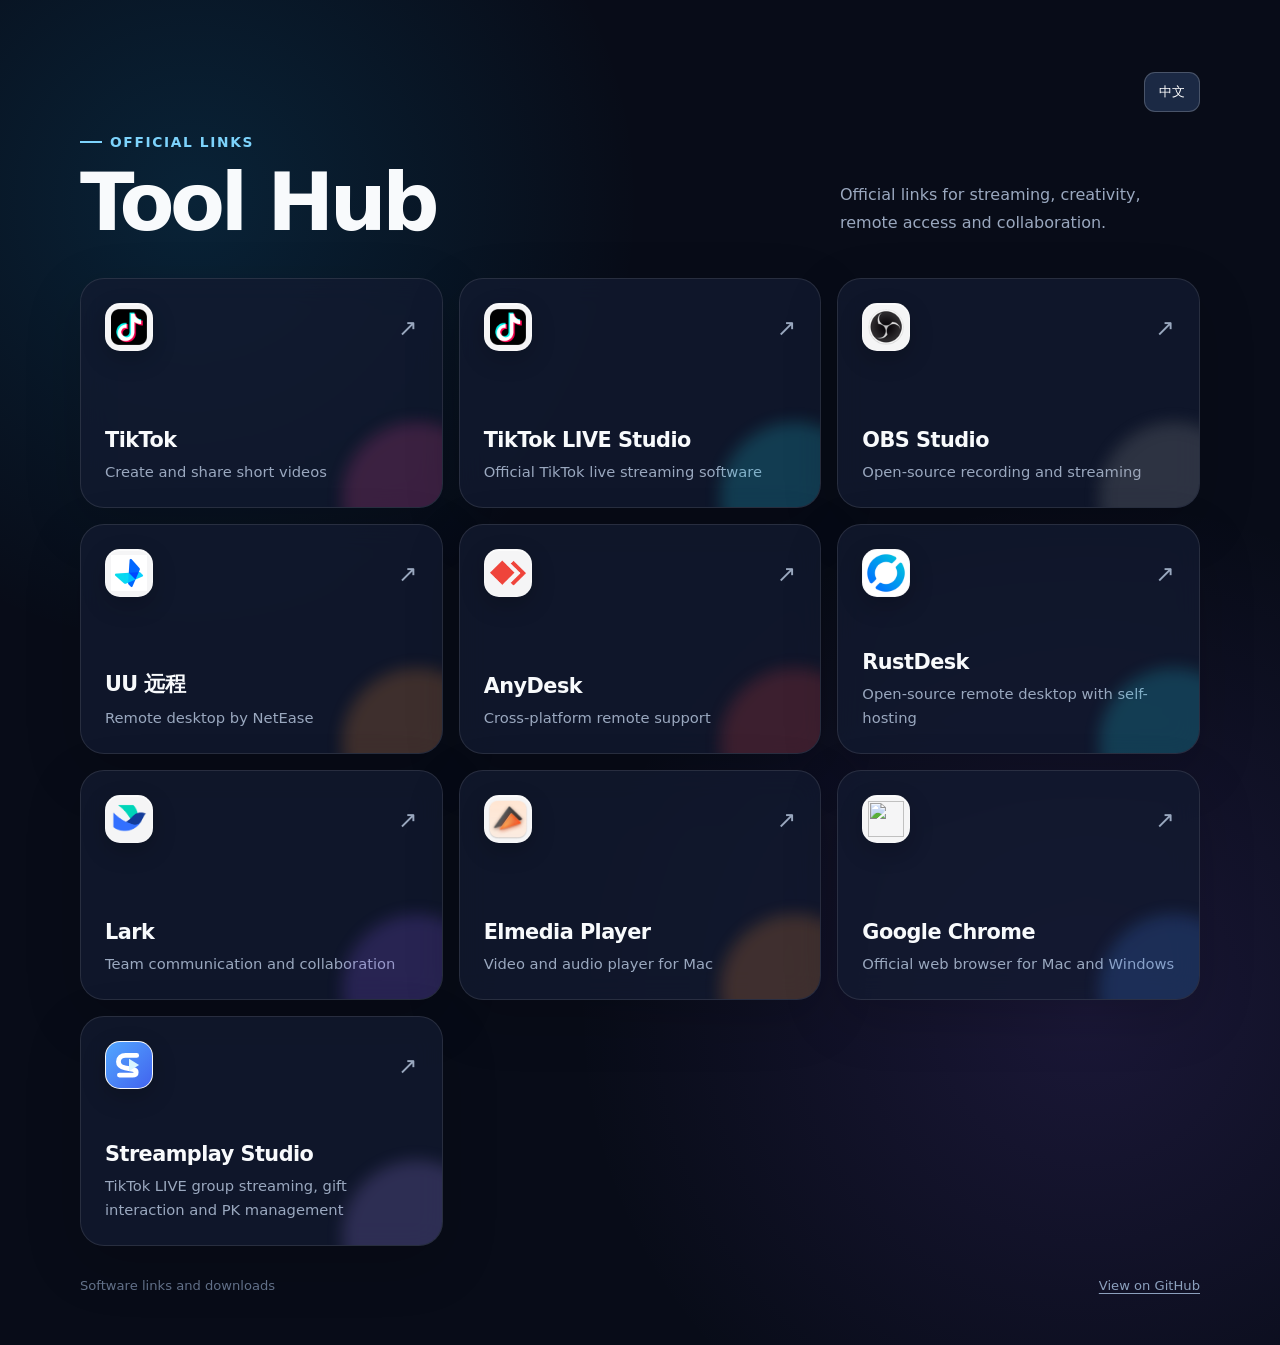
==== index.html @ df0d780f "Publish bilingual Streamplay guide and link from tool hub" ====
<!doctype html>
<html lang="en">
<head>
  <meta charset="UTF-8">
  <meta name="viewport" content="width=device-width, initial-scale=1">
  <meta name="description" content="Official software and download links.">
  <meta name="theme-color" content="#0b1020">
  <title>Tool Hub</title>
  <link rel="icon" type="image/svg+xml" href="data:image/svg+xml,%3Csvg xmlns='http://www.w3.org/2000/svg' viewBox='0 0 64 64'%3E%3Crect width='64' height='64' rx='18' fill='%2310182f'/%3E%3Cpath d='M18 21h28M18 32h28M18 43h28' stroke='%237dd3fc' stroke-width='5' stroke-linecap='round'/%3E%3C/svg%3E">
  <style>
    :root{color-scheme:dark;--bg:#080c18;--surface:rgba(18,26,48,.78);--hover:rgba(25,37,68,.96);--border:rgba(255,255,255,.1);--text:#f8fafc;--muted:#9aa8bf;--accent:#7dd3fc}
    *{box-sizing:border-box}html{scroll-behavior:smooth}
    body{margin:0;min-height:100vh;color:var(--text);background:radial-gradient(circle at 15% 15%,rgba(14,165,233,.15),transparent 28rem),radial-gradient(circle at 85% 75%,rgba(139,92,246,.14),transparent 32rem),var(--bg);font-family:Inter,ui-sans-serif,system-ui,-apple-system,BlinkMacSystemFont,"Segoe UI","PingFang SC","Microsoft YaHei",sans-serif}
    .page{width:min(1120px,calc(100% - 40px));margin:0 auto;padding:72px 0 52px}
    header{display:flex;align-items:end;justify-content:space-between;gap:32px;margin-bottom:36px}
    .eyebrow{display:inline-flex;align-items:center;gap:8px;margin-bottom:14px;color:var(--accent);font-size:.86rem;font-weight:700;letter-spacing:.12em;text-transform:uppercase}
    .eyebrow:before{width:22px;height:2px;background:currentColor;content:""}
    h1{max-width:720px;margin:0;font-size:clamp(2.4rem,7vw,5rem);line-height:.98;letter-spacing:-.055em}
    .intro{max-width:360px;margin:0 0 5px;color:var(--muted);font-size:1rem;line-height:1.75}
    .grid{display:grid;grid-template-columns:repeat(3,minmax(0,1fr));gap:16px}
    .card{position:relative;display:flex;min-height:230px;flex-direction:column;overflow:hidden;padding:24px;color:inherit;text-decoration:none;background:var(--surface);border:1px solid var(--border);border-radius:24px;box-shadow:0 18px 55px rgba(0,0,0,.17);backdrop-filter:blur(14px);transition:transform .18s ease,border-color .18s ease,background .18s ease}
    .card:after{position:absolute;inset:auto -50px -65px auto;width:150px;height:150px;background:var(--glow);border-radius:50%;filter:blur(8px);opacity:.2;content:""}
    .card:hover,.card:focus-visible{z-index:1;background:var(--hover);border-color:rgba(125,211,252,.4);outline:none;transform:translateY(-5px)}
    .top{display:flex;align-items:center;justify-content:space-between}
    .mark{display:grid;width:48px;height:48px;place-items:center;overflow:hidden;background:rgba(255,255,255,.96);border:1px solid rgba(255,255,255,.16);border-radius:15px;box-shadow:0 8px 24px rgba(0,0,0,.2),inset 0 1px 0 rgba(255,255,255,.7)}
    .mark img{display:block;width:36px;height:36px;object-fit:contain}
    .mark.full img{width:100%;height:100%}
    .arrow{color:var(--muted);font-size:1.45rem;transition:color .18s ease,transform .18s ease}
    .card:hover .arrow,.card:focus-visible .arrow{color:var(--accent);transform:translate(3px,-3px)}
    .card h2{margin:auto 0 8px;font-size:1.3rem;letter-spacing:-.025em}
    .card p{margin:0;color:var(--muted);font-size:.92rem;line-height:1.6}
    footer{display:flex;justify-content:space-between;gap:20px;margin-top:32px;color:#65748d;font-size:.82rem}
    footer a{color:#8ca0bd;text-underline-offset:3px}
    @media(max-width:820px){.page{padding-top:48px}header{align-items:start;flex-direction:column}.grid{grid-template-columns:repeat(2,minmax(0,1fr))}}
    @media(max-width:540px){.page{width:min(100% - 28px,1120px);padding:36px 0 32px}header{gap:18px;margin-bottom:26px}h1{font-size:2.65rem}.grid{grid-template-columns:1fr}.card{min-height:190px}footer{flex-direction:column}}
    @media(prefers-reduced-motion:reduce){*{scroll-behavior:auto!important;transition:none!important}}
      .language-toggle{background:#1b2944;border:1px solid #ffffff33;border-radius:11px;color:#fff;padding:10px 14px;cursor:pointer;white-space:nowrap}
  </style>
</head>
<body>
  <main class="page">
    <div style="display:flex;justify-content:flex-end;margin-bottom:16px"><button type="button" id="language" class="language-toggle">中文</button></div>
    <header><div><div class="eyebrow" data-en="OFFICIAL LINKS" data-zh="官方网站导航">OFFICIAL LINKS</div><h1 data-en="Tool Hub" data-zh="常用工具导航">Tool Hub</h1></div><p class="intro" data-en="Official links for streaming, creativity, remote access and collaboration." data-zh="创作、直播、远程连接与团队协作工具的官方网站入口。">Official links for streaming, creativity, remote access and collaboration.</p></header>
    <section class="grid" aria-label="Software directory">
      <a class="card" href="https://www.tiktok.com/" target="_blank" rel="noopener noreferrer" style="--glow:#ec4899"><div class="top"><span class="mark"><img src="assets/icons/tiktok.png" alt="" aria-hidden="true"></span><span class="arrow" aria-hidden="true">↗</span></div><h2>TikTok</h2><p data-en="Create and share short videos" data-zh="短视频内容创作与分享平台">Create and share short videos</p></a>
      <a class="card" href="https://www.tiktok.com/studio/download" target="_blank" rel="noopener noreferrer" style="--glow:#22d3ee"><div class="top"><span class="mark"><img src="assets/icons/tiktok.png" alt="" aria-hidden="true"></span><span class="arrow" aria-hidden="true">↗</span></div><h2>TikTok LIVE Studio</h2><p data-en="Official TikTok live streaming software" data-zh="TikTok 官方直播工具下载">Official TikTok live streaming software</p></a>
      <a class="card" href="https://obsproject.com/" target="_blank" rel="noopener noreferrer" style="--glow:#a3a3a3"><div class="top"><span class="mark"><img src="assets/icons/obs.png" alt="" aria-hidden="true"></span><span class="arrow" aria-hidden="true">↗</span></div><h2>OBS Studio</h2><p data-en="Open-source recording and streaming" data-zh="开源的视频录制与直播工具">Open-source recording and streaming</p></a>
      <a class="card" href="https://uuyc.163.com/" target="_blank" rel="noopener noreferrer" style="--glow:#fb923c"><div class="top"><span class="mark"><img src="assets/icons/uu.jpg" alt="" aria-hidden="true"></span><span class="arrow" aria-hidden="true">↗</span></div><h2>UU 远程</h2><p data-en="Remote desktop by NetEase" data-zh="网易旗下远程桌面连接工具">Remote desktop by NetEase</p></a>
      <a class="card" href="https://anydesk.com/" target="_blank" rel="noopener noreferrer" style="--glow:#ef4444"><div class="top"><span class="mark"><img src="assets/icons/anydesk.png" alt="" aria-hidden="true"></span><span class="arrow" aria-hidden="true">↗</span></div><h2>AnyDesk</h2><p data-en="Cross-platform remote support" data-zh="跨平台远程访问与技术支持">Cross-platform remote support</p></a>
      <a class="card" href="https://rustdesk.com/" target="_blank" rel="noopener noreferrer" style="--glow:#22d3ee"><div class="top"><span class="mark full"><img src="assets/icons/rustdesk.png" alt="" aria-hidden="true"></span><span class="arrow" aria-hidden="true">↗</span></div><h2>RustDesk</h2><p data-en="Open-source remote desktop with self-hosting" data-zh="支持自建服务的开源远程桌面">Open-source remote desktop with self-hosting</p></a>
      <a class="card" href="https://www.larksuite.com/" target="_blank" rel="noopener noreferrer" style="--glow:#8b5cf6"><div class="top"><span class="mark"><img src="assets/icons/lark.png" alt="" aria-hidden="true"></span><span class="arrow" aria-hidden="true">↗</span></div><h2>Lark</h2><p data-en="Team communication and collaboration" data-zh="团队沟通、会议与在线协作平台">Team communication and collaboration</p></a>
      <a class="card" href="https://www.elmedia-video-player.com/" target="_blank" rel="noopener noreferrer" style="--glow:#fb923c"><div class="top"><span class="mark full"><img src="assets/icons/elmedia.png" alt="" aria-hidden="true"></span><span class="arrow" aria-hidden="true">↗</span></div><h2>Elmedia Player</h2><p data-en="Video and audio player for Mac" data-zh="Mac 全格式视频与音频播放器">Video and audio player for Mac</p></a>
      <a class="card" href="https://www.google.com/chrome/" target="_blank" rel="noopener noreferrer" style="--glow:#4285f4"><div class="top"><span class="mark"><img src="https://www.google.com/chrome/static/images/chrome-logo-m100.svg" alt="" aria-hidden="true"></span><span class="arrow" aria-hidden="true">↗</span></div><h2>Google Chrome</h2><p data-en="Official web browser for Mac and Windows" data-zh="Google 官方浏览器下载（Mac / Windows）">Official web browser for Mac and Windows</p></a>
      <a class="card" href="streamplay-guide/" target="_blank" rel="noopener noreferrer" style="--glow:#a78bfa"><div class="top"><span class="mark full"><img src="assets/icons/streamplay.svg?v=20261009" alt="" aria-hidden="true"></span><span class="arrow" aria-hidden="true">↗</span></div><h2>Streamplay Studio</h2><p data-en="TikTok LIVE group streaming, gift interaction and PK management" data-zh="TikTok 团播、礼物互动与 PK 管理工具">TikTok LIVE group streaming, gift interaction and PK management</p></a>
    </section>
    <footer><span data-en="Software links and downloads" data-zh="所有链接均指向对应产品官方网站">Software links and downloads</span><a href="https://github.com/1363306384/tiktok" target="_blank" rel="noopener noreferrer" data-en="View on GitHub" data-zh="在 GitHub 查看">View on GitHub</a></footer>
  </main>
  <script>let lang="en";const button=document.getElementById("language");button.addEventListener("click",()=>{lang=lang==="en"?"zh":"en";document.documentElement.lang=lang==="en"?"en":"zh-CN";document.querySelectorAll("[data-en][data-zh]").forEach(el=>el.textContent=el.dataset[lang]);button.textContent=lang==="en"?"中文":"English"});</script>
</body>
</html>
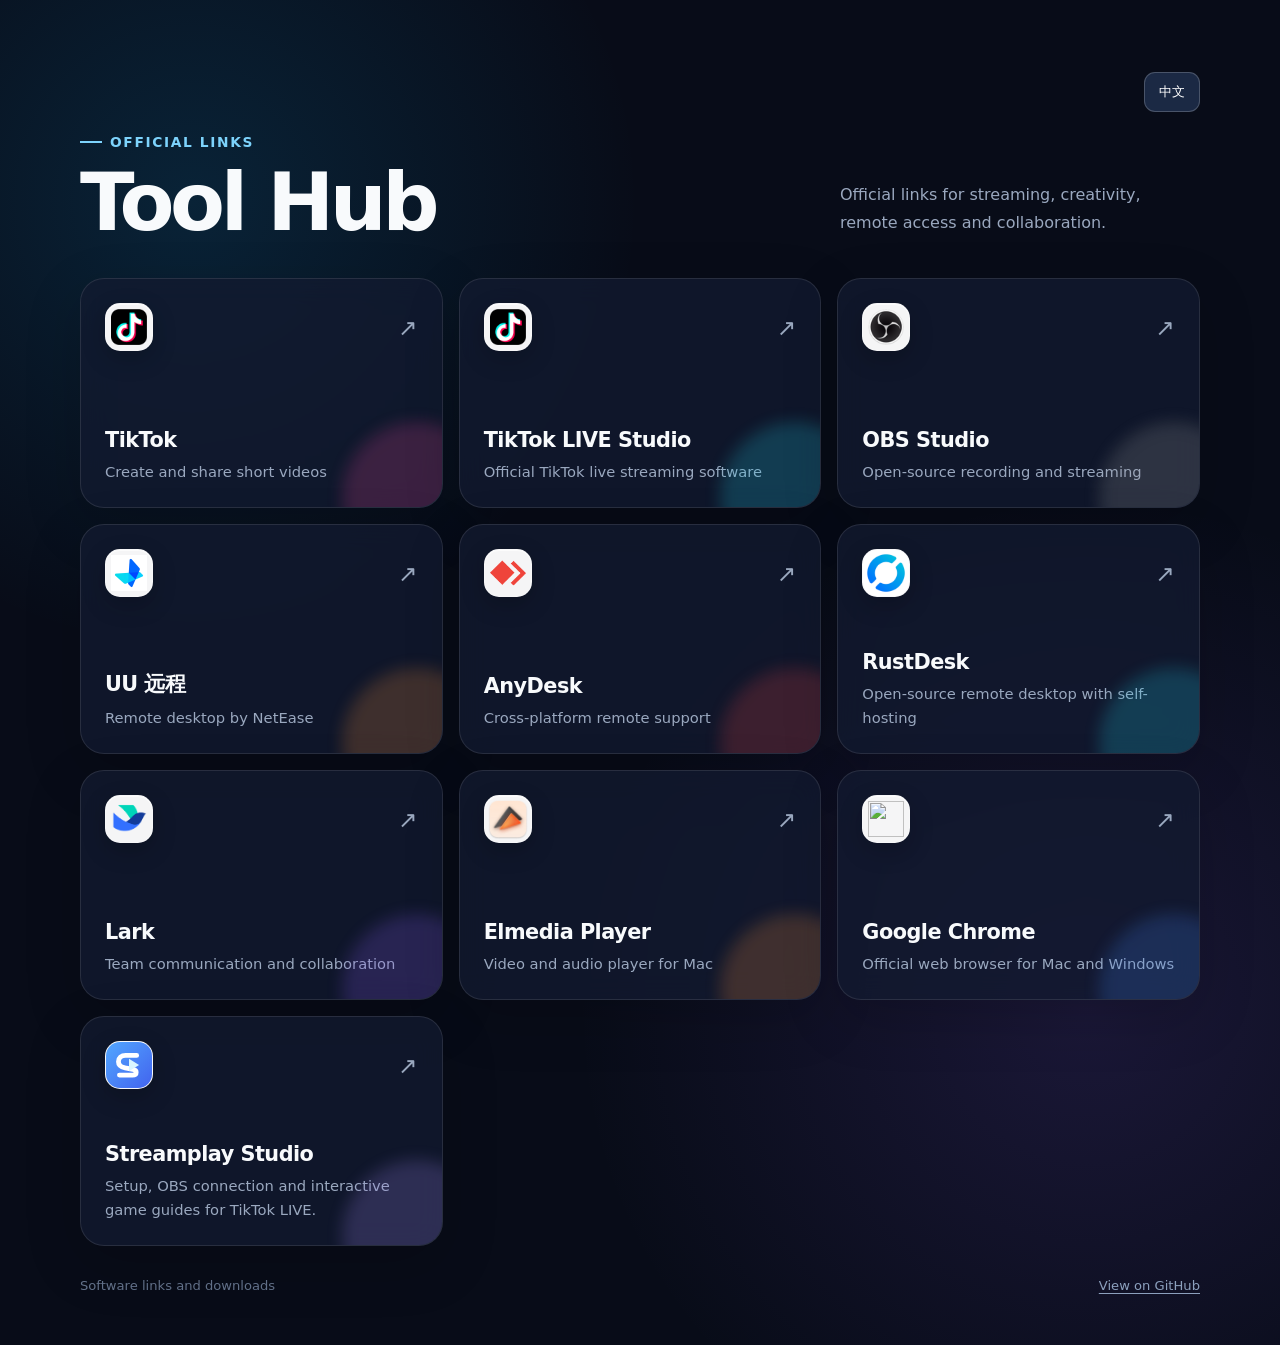
==== commit 19c2f544: "Fix mobile navigation focus zoom and update guide card description" ====
--- a/index.html
+++ b/index.html
@@ -51,7 +51,7 @@
       <a class="card" href="https://www.larksuite.com/" target="_blank" rel="noopener noreferrer" style="--glow:#8b5cf6"><div class="top"><span class="mark"><img src="assets/icons/lark.png" alt="" aria-hidden="true"></span><span class="arrow" aria-hidden="true">↗</span></div><h2>Lark</h2><p data-en="Team communication and collaboration" data-zh="团队沟通、会议与在线协作平台">Team communication and collaboration</p></a>
       <a class="card" href="https://www.elmedia-video-player.com/" target="_blank" rel="noopener noreferrer" style="--glow:#fb923c"><div class="top"><span class="mark full"><img src="assets/icons/elmedia.png" alt="" aria-hidden="true"></span><span class="arrow" aria-hidden="true">↗</span></div><h2>Elmedia Player</h2><p data-en="Video and audio player for Mac" data-zh="Mac 全格式视频与音频播放器">Video and audio player for Mac</p></a>
       <a class="card" href="https://www.google.com/chrome/" target="_blank" rel="noopener noreferrer" style="--glow:#4285f4"><div class="top"><span class="mark"><img src="https://www.google.com/chrome/static/images/chrome-logo-m100.svg" alt="" aria-hidden="true"></span><span class="arrow" aria-hidden="true">↗</span></div><h2>Google Chrome</h2><p data-en="Official web browser for Mac and Windows" data-zh="Google 官方浏览器下载（Mac / Windows）">Official web browser for Mac and Windows</p></a>
-      <a class="card" href="streamplay-guide/" target="_blank" rel="noopener noreferrer" style="--glow:#a78bfa"><div class="top"><span class="mark full"><img src="assets/icons/streamplay.svg?v=20261009" alt="" aria-hidden="true"></span><span class="arrow" aria-hidden="true">↗</span></div><h2>Streamplay Studio</h2><p data-en="TikTok LIVE group streaming, gift interaction and PK management" data-zh="TikTok 团播、礼物互动与 PK 管理工具">TikTok LIVE group streaming, gift interaction and PK management</p></a>
+      <a class="card" href="streamplay-guide/" target="_blank" rel="noopener noreferrer" style="--glow:#a78bfa"><div class="top"><span class="mark full"><img src="assets/icons/streamplay.svg?v=20261009" alt="" aria-hidden="true"></span><span class="arrow" aria-hidden="true">↗</span></div><h2>Streamplay Studio</h2><p data-en="Setup, OBS connection and interactive game guides for TikTok LIVE." data-zh="从安装登录、OBS 接入到互动玩法，快速上手 TikTok 团播。">Setup, OBS connection and interactive game guides for TikTok LIVE.</p></a>
     </section>
     <footer><span data-en="Software links and downloads" data-zh="所有链接均指向对应产品官方网站">Software links and downloads</span><a href="https://github.com/1363306384/tiktok" target="_blank" rel="noopener noreferrer" data-en="View on GitHub" data-zh="在 GitHub 查看">View on GitHub</a></footer>
   </main>
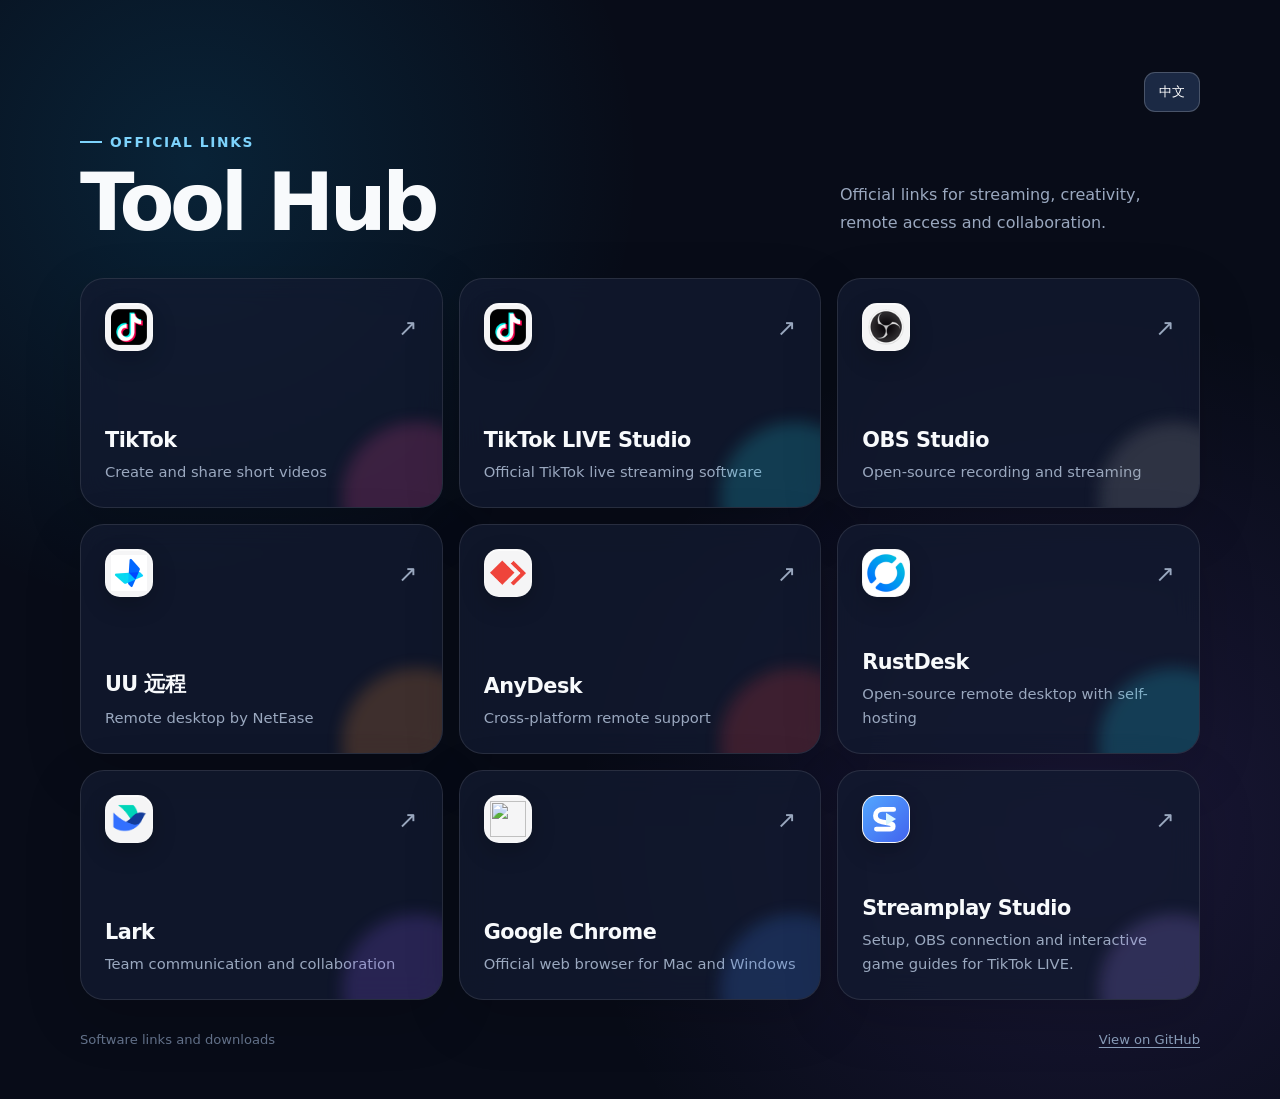
==== commit 3c593af4: "Remove Elmedia Player card from homepage" ====
--- a/index.html
+++ b/index.html
@@ -49,7 +49,6 @@
       <a class="card" href="https://anydesk.com/" target="_blank" rel="noopener noreferrer" style="--glow:#ef4444"><div class="top"><span class="mark"><img src="assets/icons/anydesk.png" alt="" aria-hidden="true"></span><span class="arrow" aria-hidden="true">↗</span></div><h2>AnyDesk</h2><p data-en="Cross-platform remote support" data-zh="跨平台远程访问与技术支持">Cross-platform remote support</p></a>
       <a class="card" href="https://rustdesk.com/" target="_blank" rel="noopener noreferrer" style="--glow:#22d3ee"><div class="top"><span class="mark full"><img src="assets/icons/rustdesk.png" alt="" aria-hidden="true"></span><span class="arrow" aria-hidden="true">↗</span></div><h2>RustDesk</h2><p data-en="Open-source remote desktop with self-hosting" data-zh="支持自建服务的开源远程桌面">Open-source remote desktop with self-hosting</p></a>
       <a class="card" href="https://www.larksuite.com/" target="_blank" rel="noopener noreferrer" style="--glow:#8b5cf6"><div class="top"><span class="mark"><img src="assets/icons/lark.png" alt="" aria-hidden="true"></span><span class="arrow" aria-hidden="true">↗</span></div><h2>Lark</h2><p data-en="Team communication and collaboration" data-zh="团队沟通、会议与在线协作平台">Team communication and collaboration</p></a>
-      <a class="card" href="https://www.elmedia-video-player.com/" target="_blank" rel="noopener noreferrer" style="--glow:#fb923c"><div class="top"><span class="mark full"><img src="assets/icons/elmedia.png" alt="" aria-hidden="true"></span><span class="arrow" aria-hidden="true">↗</span></div><h2>Elmedia Player</h2><p data-en="Video and audio player for Mac" data-zh="Mac 全格式视频与音频播放器">Video and audio player for Mac</p></a>
       <a class="card" href="https://www.google.com/chrome/" target="_blank" rel="noopener noreferrer" style="--glow:#4285f4"><div class="top"><span class="mark"><img src="https://www.google.com/chrome/static/images/chrome-logo-m100.svg" alt="" aria-hidden="true"></span><span class="arrow" aria-hidden="true">↗</span></div><h2>Google Chrome</h2><p data-en="Official web browser for Mac and Windows" data-zh="Google 官方浏览器下载（Mac / Windows）">Official web browser for Mac and Windows</p></a>
       <a class="card" href="streamplay-guide/" target="_blank" rel="noopener noreferrer" style="--glow:#a78bfa"><div class="top"><span class="mark full"><img src="assets/icons/streamplay.svg?v=20261009" alt="" aria-hidden="true"></span><span class="arrow" aria-hidden="true">↗</span></div><h2>Streamplay Studio</h2><p data-en="Setup, OBS connection and interactive game guides for TikTok LIVE." data-zh="从安装登录、OBS 接入到互动玩法，快速上手 TikTok 团播。">Setup, OBS connection and interactive game guides for TikTok LIVE.</p></a>
     </section>
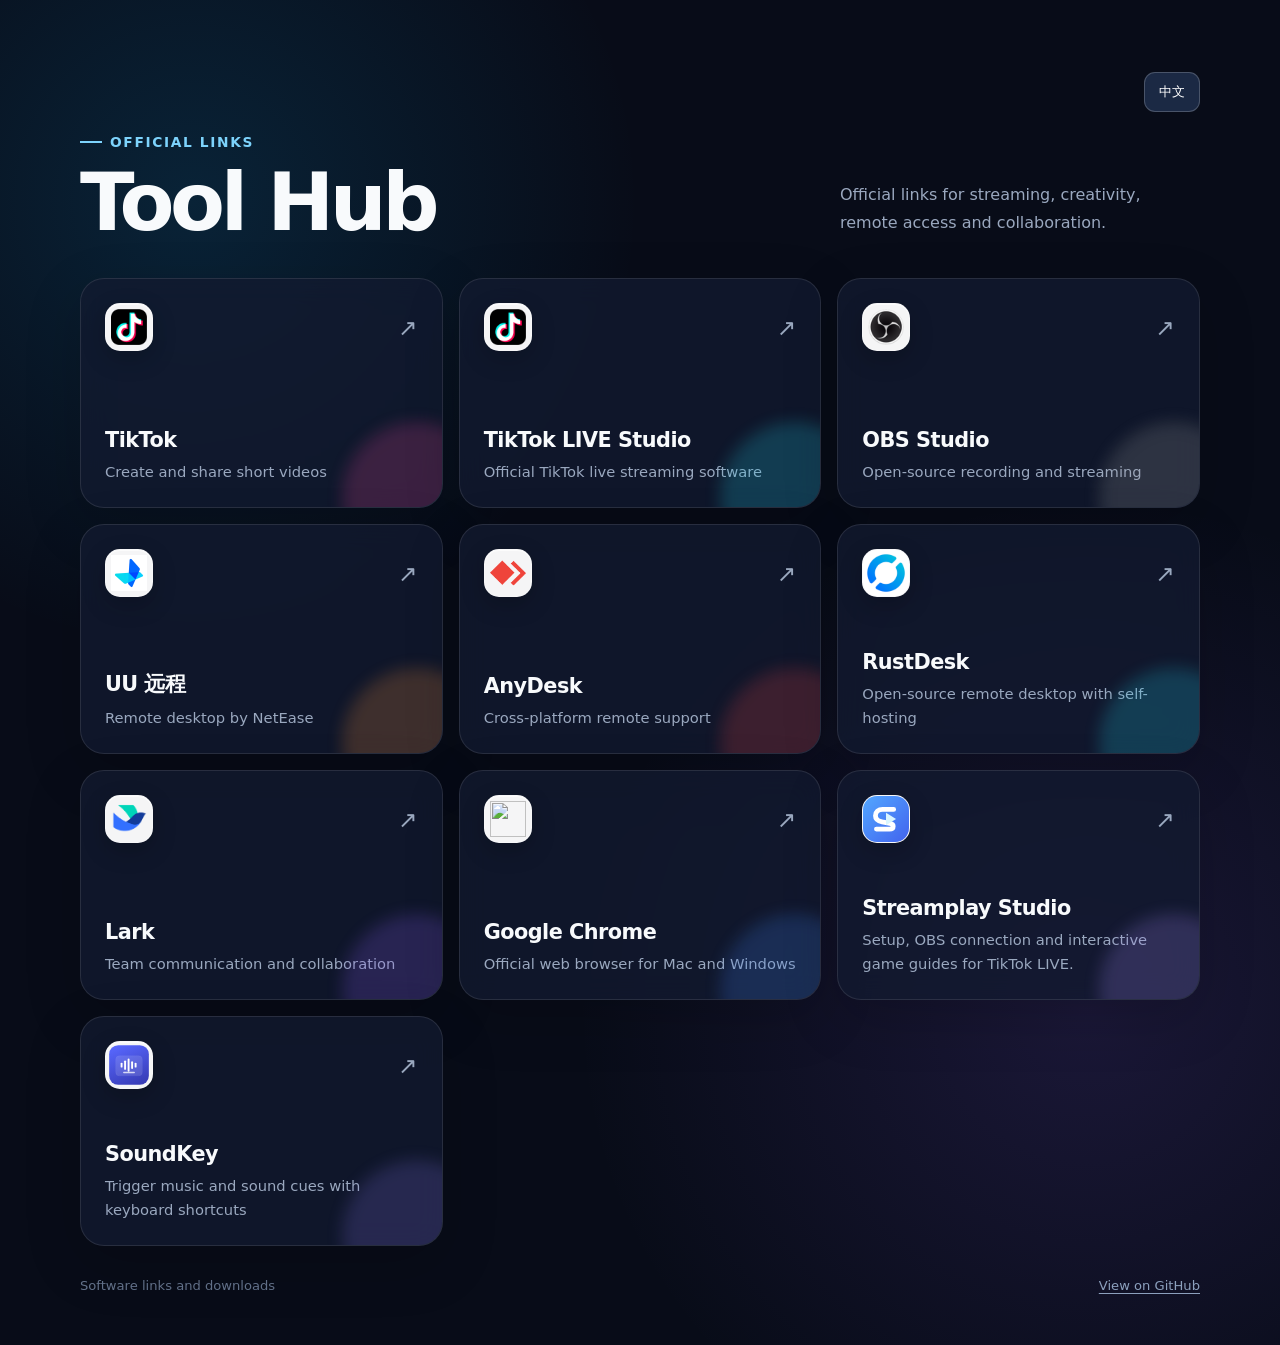
==== commit 97776369: "Add SoundKey music shortcut player to Tool Hub" ====
--- a/index.html
+++ b/index.html
@@ -51,6 +51,7 @@
       <a class="card" href="https://www.larksuite.com/" target="_blank" rel="noopener noreferrer" style="--glow:#8b5cf6"><div class="top"><span class="mark"><img src="assets/icons/lark.png" alt="" aria-hidden="true"></span><span class="arrow" aria-hidden="true">↗</span></div><h2>Lark</h2><p data-en="Team communication and collaboration" data-zh="团队沟通、会议与在线协作平台">Team communication and collaboration</p></a>
       <a class="card" href="https://www.google.com/chrome/" target="_blank" rel="noopener noreferrer" style="--glow:#4285f4"><div class="top"><span class="mark"><img src="https://www.google.com/chrome/static/images/chrome-logo-m100.svg" alt="" aria-hidden="true"></span><span class="arrow" aria-hidden="true">↗</span></div><h2>Google Chrome</h2><p data-en="Official web browser for Mac and Windows" data-zh="Google 官方浏览器下载（Mac / Windows）">Official web browser for Mac and Windows</p></a>
       <a class="card" href="streamplay-guide/" target="_blank" rel="noopener noreferrer" style="--glow:#a78bfa"><div class="top"><span class="mark full"><img src="assets/icons/streamplay.svg?v=20261009" alt="" aria-hidden="true"></span><span class="arrow" aria-hidden="true">↗</span></div><h2>Streamplay Studio</h2><p data-en="Setup, OBS connection and interactive game guides for TikTok LIVE." data-zh="从安装登录、OBS 接入到互动玩法，快速上手 TikTok 团播。">Setup, OBS connection and interactive game guides for TikTok LIVE.</p></a>
+      <a class="card" href="https://github.com/1363306384/SoundKey/releases/latest" target="_blank" rel="noopener noreferrer" style="--glow:#8170e4"><div class="top"><span class="mark full"><img src="assets/icons/soundkey.svg" alt="" aria-hidden="true"></span><span class="arrow" aria-hidden="true">↗</span></div><h2>SoundKey</h2><p data-en="Trigger music and sound cues with keyboard shortcuts" data-zh="按键触发音乐与音效，支持分组和播放片段">Trigger music and sound cues with keyboard shortcuts</p></a>
     </section>
     <footer><span data-en="Software links and downloads" data-zh="所有链接均指向对应产品官方网站">Software links and downloads</span><a href="https://github.com/1363306384/tiktok" target="_blank" rel="noopener noreferrer" data-en="View on GitHub" data-zh="在 GitHub 查看">View on GitHub</a></footer>
   </main>
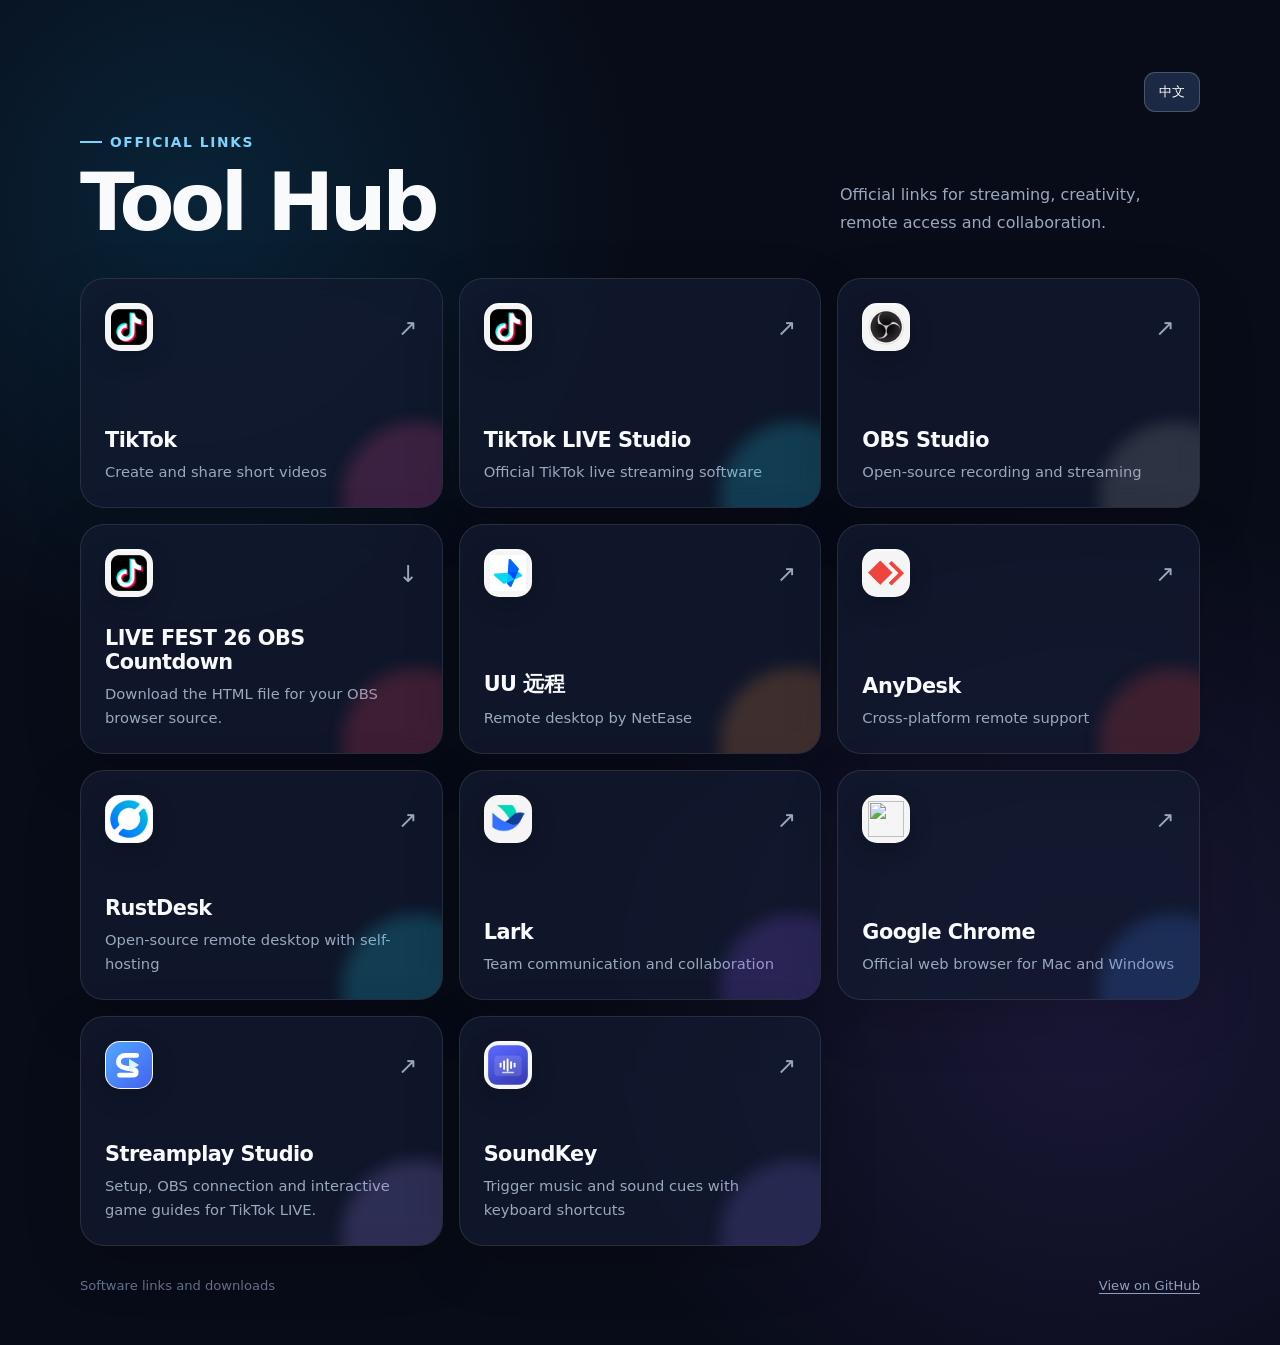
==== commit cba8d41f: "Add LIVE FEST 26 OBS countdown download" ====
--- a/index.html
+++ b/index.html
@@ -45,6 +45,11 @@
       <a class="card" href="https://www.tiktok.com/" target="_blank" rel="noopener noreferrer" style="--glow:#ec4899"><div class="top"><span class="mark"><img src="assets/icons/tiktok.png" alt="" aria-hidden="true"></span><span class="arrow" aria-hidden="true">↗</span></div><h2>TikTok</h2><p data-en="Create and share short videos" data-zh="短视频内容创作与分享平台">Create and share short videos</p></a>
       <a class="card" href="https://www.tiktok.com/studio/download" target="_blank" rel="noopener noreferrer" style="--glow:#22d3ee"><div class="top"><span class="mark"><img src="assets/icons/tiktok.png" alt="" aria-hidden="true"></span><span class="arrow" aria-hidden="true">↗</span></div><h2>TikTok LIVE Studio</h2><p data-en="Official TikTok live streaming software" data-zh="TikTok 官方直播工具下载">Official TikTok live streaming software</p></a>
       <a class="card" href="https://obsproject.com/" target="_blank" rel="noopener noreferrer" style="--glow:#a3a3a3"><div class="top"><span class="mark"><img src="assets/icons/obs.png" alt="" aria-hidden="true"></span><span class="arrow" aria-hidden="true">↗</span></div><h2>OBS Studio</h2><p data-en="Open-source recording and streaming" data-zh="开源的视频录制与直播工具">Open-source recording and streaming</p></a>
+      <a class="card" href="live-fest-26-obs.html" download="live-fest-26-obs.html" style="--glow:#f43f5e">
+        <div class="top"><span class="mark"><img src="assets/icons/tiktok.png" alt="" aria-hidden="true"></span><span class="arrow" aria-hidden="true">↓</span></div>
+        <h2 data-en="LIVE FEST 26 OBS Countdown" data-zh="LIVE FEST 26 OBS 倒计时">LIVE FEST 26 OBS Countdown</h2>
+        <p data-en="Download the HTML file for your OBS browser source." data-zh="点击下载 HTML 文件，可在 OBS 中作为浏览器来源使用。">Download the HTML file for your OBS browser source.</p>
+      </a>
       <a class="card" href="https://uuyc.163.com/" target="_blank" rel="noopener noreferrer" style="--glow:#fb923c"><div class="top"><span class="mark"><img src="assets/icons/uu.jpg" alt="" aria-hidden="true"></span><span class="arrow" aria-hidden="true">↗</span></div><h2>UU 远程</h2><p data-en="Remote desktop by NetEase" data-zh="网易旗下远程桌面连接工具">Remote desktop by NetEase</p></a>
       <a class="card" href="https://anydesk.com/" target="_blank" rel="noopener noreferrer" style="--glow:#ef4444"><div class="top"><span class="mark"><img src="assets/icons/anydesk.png" alt="" aria-hidden="true"></span><span class="arrow" aria-hidden="true">↗</span></div><h2>AnyDesk</h2><p data-en="Cross-platform remote support" data-zh="跨平台远程访问与技术支持">Cross-platform remote support</p></a>
       <a class="card" href="https://rustdesk.com/" target="_blank" rel="noopener noreferrer" style="--glow:#22d3ee"><div class="top"><span class="mark full"><img src="assets/icons/rustdesk.png" alt="" aria-hidden="true"></span><span class="arrow" aria-hidden="true">↗</span></div><h2>RustDesk</h2><p data-en="Open-source remote desktop with self-hosting" data-zh="支持自建服务的开源远程桌面">Open-source remote desktop with self-hosting</p></a>
@@ -53,7 +58,7 @@
       <a class="card" href="streamplay-guide/" target="_blank" rel="noopener noreferrer" style="--glow:#a78bfa"><div class="top"><span class="mark full"><img src="assets/icons/streamplay.svg?v=20261009" alt="" aria-hidden="true"></span><span class="arrow" aria-hidden="true">↗</span></div><h2>Streamplay Studio</h2><p data-en="Setup, OBS connection and interactive game guides for TikTok LIVE." data-zh="从安装登录、OBS 接入到互动玩法，快速上手 TikTok 团播。">Setup, OBS connection and interactive game guides for TikTok LIVE.</p></a>
       <a class="card" href="https://github.com/1363306384/SoundKey/releases/latest" target="_blank" rel="noopener noreferrer" style="--glow:#8170e4"><div class="top"><span class="mark full"><img src="assets/icons/soundkey.svg" alt="" aria-hidden="true"></span><span class="arrow" aria-hidden="true">↗</span></div><h2>SoundKey</h2><p data-en="Trigger music and sound cues with keyboard shortcuts" data-zh="按键触发音乐与音效，支持分组和播放片段">Trigger music and sound cues with keyboard shortcuts</p></a>
     </section>
-    <footer><span data-en="Software links and downloads" data-zh="所有链接均指向对应产品官方网站">Software links and downloads</span><a href="https://github.com/1363306384/tiktok" target="_blank" rel="noopener noreferrer" data-en="View on GitHub" data-zh="在 GitHub 查看">View on GitHub</a></footer>
+    <footer><span data-en="Software links and downloads" data-zh="软件链接与下载">Software links and downloads</span><a href="https://github.com/1363306384/tiktok" target="_blank" rel="noopener noreferrer" data-en="View on GitHub" data-zh="在 GitHub 查看">View on GitHub</a></footer>
   </main>
   <script>let lang="en";const button=document.getElementById("language");button.addEventListener("click",()=>{lang=lang==="en"?"zh":"en";document.documentElement.lang=lang==="en"?"en":"zh-CN";document.querySelectorAll("[data-en][data-zh]").forEach(el=>el.textContent=el.dataset[lang]);button.textContent=lang==="en"?"中文":"English"});</script>
 </body>
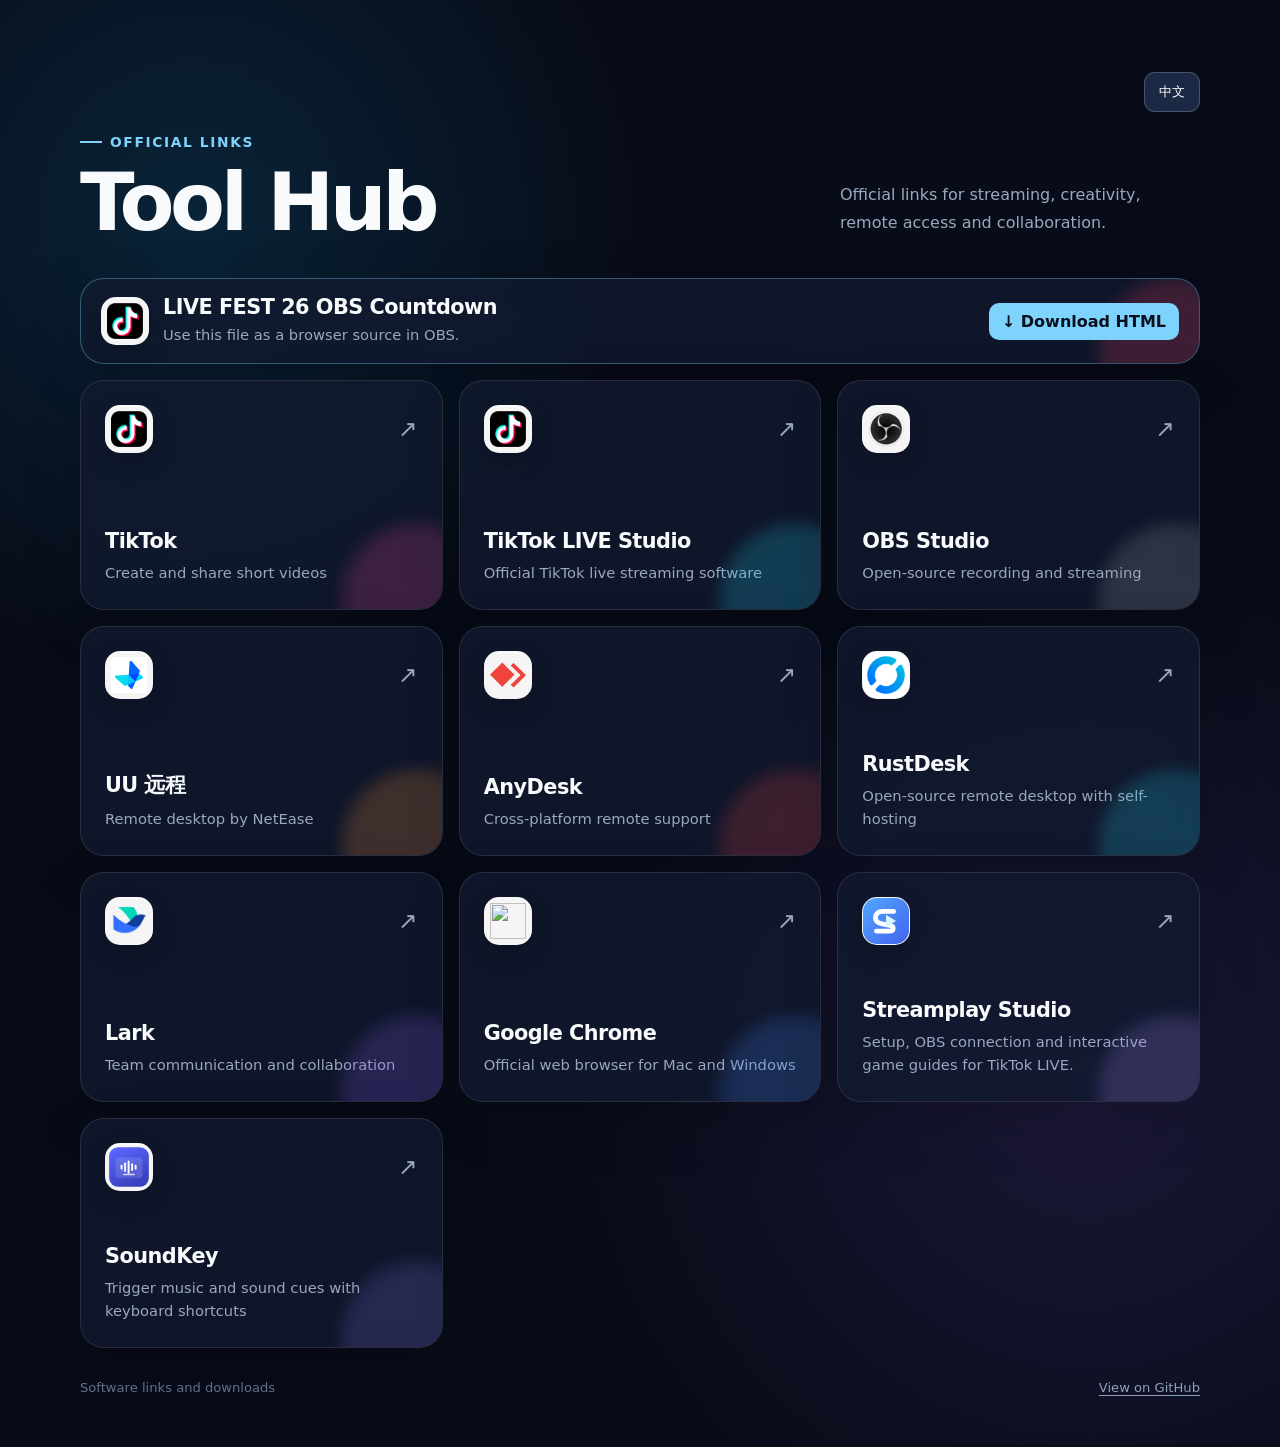
==== commit 6c4c7479: "Move LIVE FEST download to top of Tool Hub" ====
--- a/index.html
+++ b/index.html
@@ -29,10 +29,14 @@
     .card:hover .arrow,.card:focus-visible .arrow{color:var(--accent);transform:translate(3px,-3px)}
     .card h2{margin:auto 0 8px;font-size:1.3rem;letter-spacing:-.025em}
     .card p{margin:0;color:var(--muted);font-size:.92rem;line-height:1.6}
+    .download-card{display:grid;grid-template-columns:auto minmax(0,1fr) auto;align-items:center;gap:14px;min-height:0;margin-bottom:16px;padding:16px 20px;border-color:rgba(125,211,252,.35);scroll-margin-top:16px}
+    .download-card h2{margin:0 0 4px}
+    .download-button{position:relative;z-index:1;justify-self:start;padding:9px 13px;background:#7dd3fc;color:#0b1020;border-radius:10px;font-weight:700;white-space:nowrap}
     footer{display:flex;justify-content:space-between;gap:20px;margin-top:32px;color:#65748d;font-size:.82rem}
     footer a{color:#8ca0bd;text-underline-offset:3px}
     @media(max-width:820px){.page{padding-top:48px}header{align-items:start;flex-direction:column}.grid{grid-template-columns:repeat(2,minmax(0,1fr))}}
     @media(max-width:540px){.page{width:min(100% - 28px,1120px);padding:36px 0 32px}header{gap:18px;margin-bottom:26px}h1{font-size:2.65rem}.grid{grid-template-columns:1fr}.card{min-height:190px}footer{flex-direction:column}}
+    @media(max-width:540px){.download-card{grid-template-columns:auto minmax(0,1fr);min-height:0;padding:14px}.download-card h2{font-size:1.1rem}.download-button{grid-column:2}}
     @media(prefers-reduced-motion:reduce){*{scroll-behavior:auto!important;transition:none!important}}
       .language-toggle{background:#1b2944;border:1px solid #ffffff33;border-radius:11px;color:#fff;padding:10px 14px;cursor:pointer;white-space:nowrap}
   </style>
@@ -41,15 +45,15 @@
   <main class="page">
     <div style="display:flex;justify-content:flex-end;margin-bottom:16px"><button type="button" id="language" class="language-toggle">中文</button></div>
     <header><div><div class="eyebrow" data-en="OFFICIAL LINKS" data-zh="官方网站导航">OFFICIAL LINKS</div><h1 data-en="Tool Hub" data-zh="常用工具导航">Tool Hub</h1></div><p class="intro" data-en="Official links for streaming, creativity, remote access and collaboration." data-zh="创作、直播、远程连接与团队协作工具的官方网站入口。">Official links for streaming, creativity, remote access and collaboration.</p></header>
+    <a id="live-fest-download" class="card download-card" href="live-fest-26-obs.html" download="live-fest-26-obs.html" style="--glow:#f43f5e">
+      <span class="mark"><img src="assets/icons/tiktok.png" alt="" aria-hidden="true"></span>
+      <div><h2 data-en="LIVE FEST 26 OBS Countdown" data-zh="LIVE FEST 26 OBS 倒计时">LIVE FEST 26 OBS Countdown</h2><p data-en="Use this file as a browser source in OBS." data-zh="可在 OBS 中作为浏览器来源使用。">Use this file as a browser source in OBS.</p></div>
+      <span class="download-button" data-en="↓ Download HTML" data-zh="↓ 下载 HTML">↓ Download HTML</span>
+    </a>
     <section class="grid" aria-label="Software directory">
       <a class="card" href="https://www.tiktok.com/" target="_blank" rel="noopener noreferrer" style="--glow:#ec4899"><div class="top"><span class="mark"><img src="assets/icons/tiktok.png" alt="" aria-hidden="true"></span><span class="arrow" aria-hidden="true">↗</span></div><h2>TikTok</h2><p data-en="Create and share short videos" data-zh="短视频内容创作与分享平台">Create and share short videos</p></a>
       <a class="card" href="https://www.tiktok.com/studio/download" target="_blank" rel="noopener noreferrer" style="--glow:#22d3ee"><div class="top"><span class="mark"><img src="assets/icons/tiktok.png" alt="" aria-hidden="true"></span><span class="arrow" aria-hidden="true">↗</span></div><h2>TikTok LIVE Studio</h2><p data-en="Official TikTok live streaming software" data-zh="TikTok 官方直播工具下载">Official TikTok live streaming software</p></a>
       <a class="card" href="https://obsproject.com/" target="_blank" rel="noopener noreferrer" style="--glow:#a3a3a3"><div class="top"><span class="mark"><img src="assets/icons/obs.png" alt="" aria-hidden="true"></span><span class="arrow" aria-hidden="true">↗</span></div><h2>OBS Studio</h2><p data-en="Open-source recording and streaming" data-zh="开源的视频录制与直播工具">Open-source recording and streaming</p></a>
-      <a class="card" href="live-fest-26-obs.html" download="live-fest-26-obs.html" style="--glow:#f43f5e">
-        <div class="top"><span class="mark"><img src="assets/icons/tiktok.png" alt="" aria-hidden="true"></span><span class="arrow" aria-hidden="true">↓</span></div>
-        <h2 data-en="LIVE FEST 26 OBS Countdown" data-zh="LIVE FEST 26 OBS 倒计时">LIVE FEST 26 OBS Countdown</h2>
-        <p data-en="Download the HTML file for your OBS browser source." data-zh="点击下载 HTML 文件，可在 OBS 中作为浏览器来源使用。">Download the HTML file for your OBS browser source.</p>
-      </a>
       <a class="card" href="https://uuyc.163.com/" target="_blank" rel="noopener noreferrer" style="--glow:#fb923c"><div class="top"><span class="mark"><img src="assets/icons/uu.jpg" alt="" aria-hidden="true"></span><span class="arrow" aria-hidden="true">↗</span></div><h2>UU 远程</h2><p data-en="Remote desktop by NetEase" data-zh="网易旗下远程桌面连接工具">Remote desktop by NetEase</p></a>
       <a class="card" href="https://anydesk.com/" target="_blank" rel="noopener noreferrer" style="--glow:#ef4444"><div class="top"><span class="mark"><img src="assets/icons/anydesk.png" alt="" aria-hidden="true"></span><span class="arrow" aria-hidden="true">↗</span></div><h2>AnyDesk</h2><p data-en="Cross-platform remote support" data-zh="跨平台远程访问与技术支持">Cross-platform remote support</p></a>
       <a class="card" href="https://rustdesk.com/" target="_blank" rel="noopener noreferrer" style="--glow:#22d3ee"><div class="top"><span class="mark full"><img src="assets/icons/rustdesk.png" alt="" aria-hidden="true"></span><span class="arrow" aria-hidden="true">↗</span></div><h2>RustDesk</h2><p data-en="Open-source remote desktop with self-hosting" data-zh="支持自建服务的开源远程桌面">Open-source remote desktop with self-hosting</p></a>
